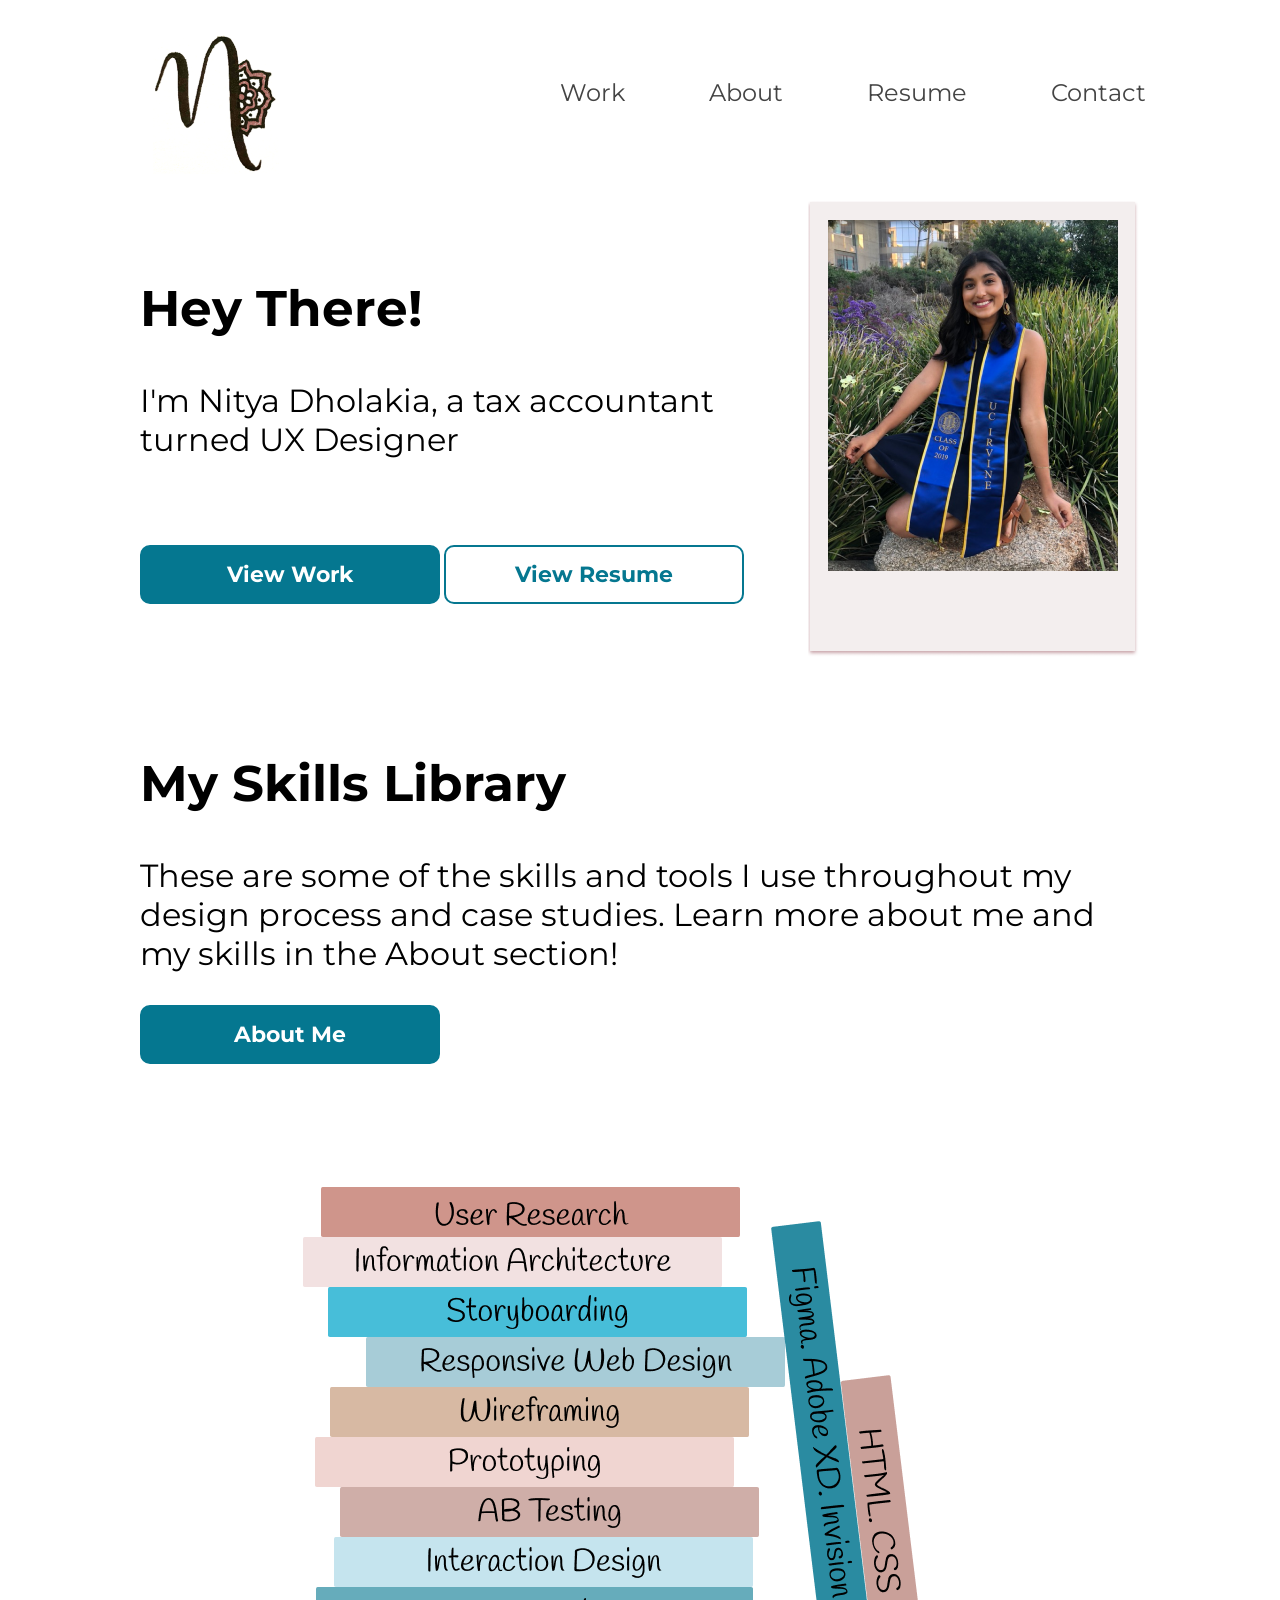
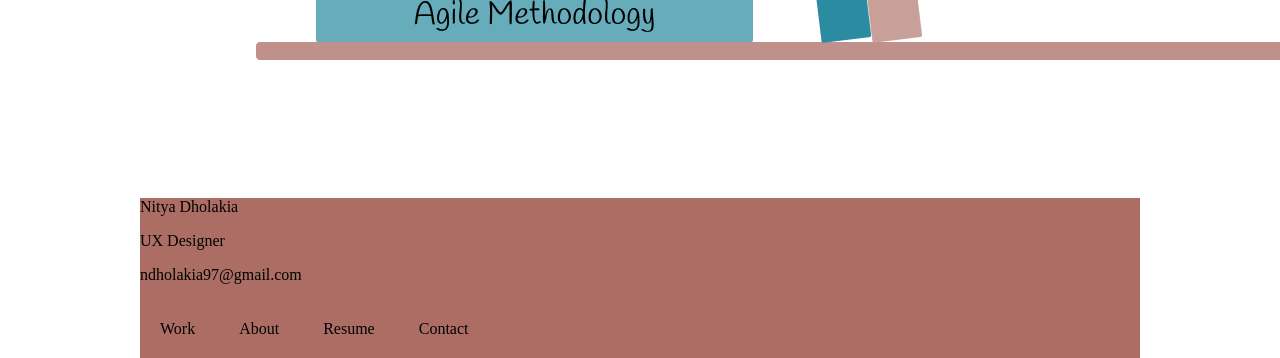
==== index.html @ 442d05a6 "images uploaded" ====
<html>
<head>
    <link href="css/style.css" rel="stylesheet" type="text/css">
    <link href='https://fonts.googleapis.com/css?family=Montserrat' rel='stylesheet'>
<title>Homepage</title>
</head>
    
<body>
 <header>
     <div class="container">
        <img src="images/img_logo.png" alt="logo" class="logo">
        
        <nav>
            <ul>
                <li><a href="#">Work</a></li>
                <li><a href="#">About</a></li>
                <li><a href="#">Resume</a></li>
                <li><a href="#">Contact</a></li>
            </ul>
        </nav>

    </div>
</header>

<section class="heroImg">
    <div class="separator">
        <img src="images/img_profile_polaroid.png" class="right">
            <div class="text">
<br>
<br>
                <h1>Hey There!</h1>
            <p>
             I'm Nitya Dholakia, a tax accountant turned UX Designer
            </p>
            </div>
        <br>
        <br>
        <br>
            <div>
                <input type="button" id=Button1 value="View Work">
                <input type="button" id=Button2 value="View Resume">
            </div>
<br>
<br>
<br>
<br>
<br>
<br>
             <div class="text">
                <h1>My Skills Library</h1>
                <p>
                 These are some of the skills and tools I use throughout my design process and case studies. Learn more about me and my skills in the About section!
                 </p>
            </div>
             <button>About Me</button>   
        <img src="images/Skills library.png" class="left">
         

    <footer>
        <div class="footer">
            <p>Nitya Dholakia</p>
            <p>UX Designer</p>
            <p>ndholakia97@gmail.com</p>
            <ul>
                <li>Work</li>
                <li>About</li>
                <li>Resume</li>
             <li>Contact</li>
             </ul> 
        </div>
    </footer>
</section>



</body>
</html>
---- css/style.css ----
.body {
    margin: 0;
    background-color: #222;
    font-family:'Montserrat';
}
.container {
    width: 80%;
    margin: 0 auto;
}
header {
    background: #FFFFFF;
}

header::after {
    content: '';
    display: table;
    clear: both;
}
.logo {
    float: left;
    padding: 10px 0;
    width: 150px;
}
nav {   
    float: right;
    padding: 10px 0;
}

.ul {
width: 50%;
margin-left: auto;
}

nav ul {
    margin: 0;
    padding: 0;
    list-style: none;
}
nav li{
    display: inline-block;
    margin-left: 80px;
    padding-top: 60px;
}

nav a {
    color: #444;
    text-decoration: none;
    font-family:'Montserrat';
    font-size: 24px;
}

nav a:hover {
color: #000;
font-weight: bold;
}

.heroImg {
    height: 600px;
    padding: 10px;
}

.separator { 
    width: 1000px;
    margin: 0 auto;
    justify-content: space-between;
}

.right {
    float: right;
    padding-left: 15px;
}
.left {
    align-content: flex-end;
    padding-left: 15px;
}
#button1 {
    background-color: #057790;
    color: #FFFFFF;
    font-family: "Montserrat";
    font-weight: bolder;
    font-size: 22px;
    border-radius: 10px;
    stroke: white;
    width: 30%;  
    border: 2px solid #057790;
    padding: 14px 28px;
    cursor: pointer;
}
#button2 {
    background-color: #FFFFFF;
    color: #057790;
    font-family: "Montserrat";
    font-weight: bolder;
    font-size: 22px;
    border: 6pt black;
    border-radius: 10px;
    stroke: white;
    width: 30%;  
    border: 2px solid #057790;
    padding: 14px 28px;
    cursor: pointer;
}
button {
    background-color: #057790;
    color: #FFFFFF;
    font-family: "Montserrat";
    font-weight: bolder;
    font-size: 22px;
    border-radius: 10px;
    stroke: white;
    width: 30%;  
    border: 2px solid #057790;
    padding: 14px 28px;
    cursor: pointer;
}
.text {
padding-top: initial;
}
.text h1 {
    color: black;
    font-size: 50px;
    font-weight: bolder;
    font-family: "Montserrat";
}
.text h2 {
    color: black;
    font-size: 50px;
    font-weight: 900;
    font-family: "Montserrat";
    text-align: right;
}
.text p {
    color: black;
    font-size: 32px;
    font-family: "Montserrat";

}
.footer {
    background-color: #AC6E64;
    margin: 0 auto;

}
 footer ul {
     margin: 0;
     padding: 0;
     list-style: none;
     display: right;
 }

 footer li {
    display: inline-block;
    padding: 10px;
    margin: 10px;
 }
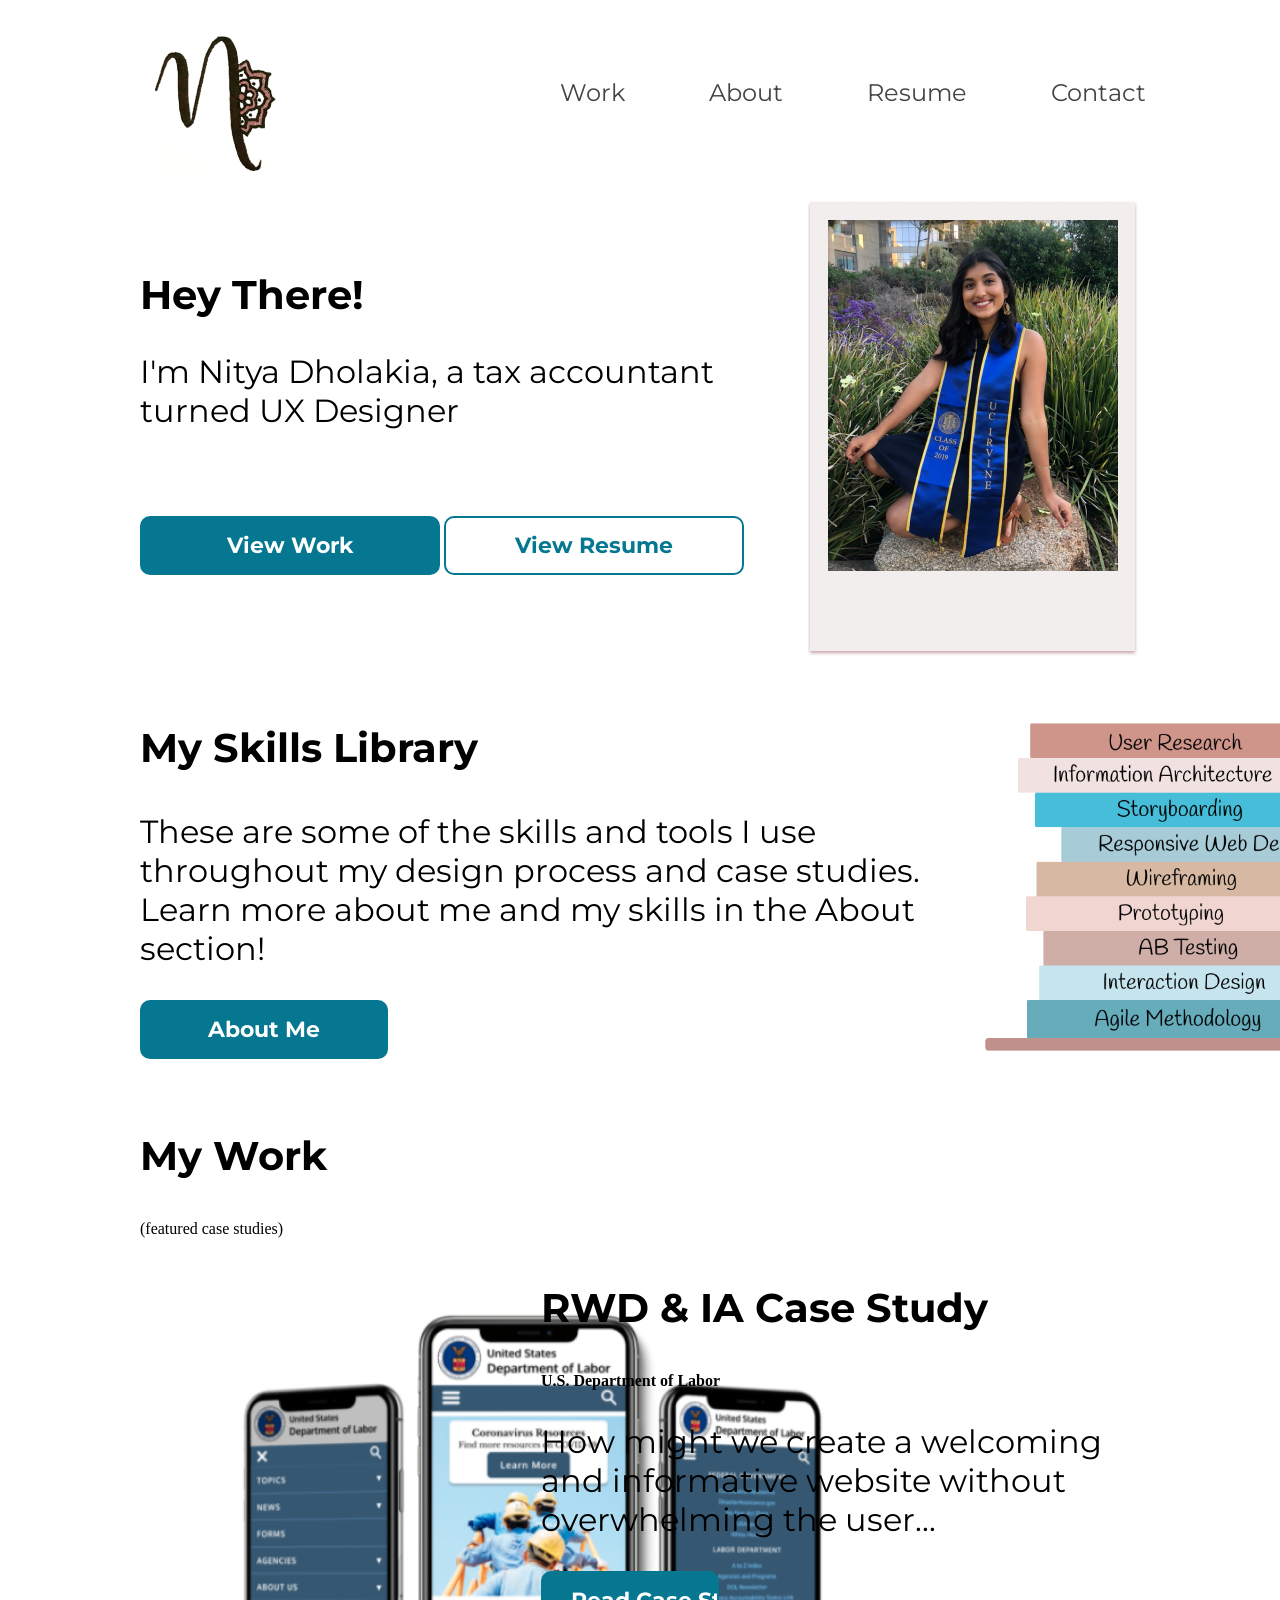
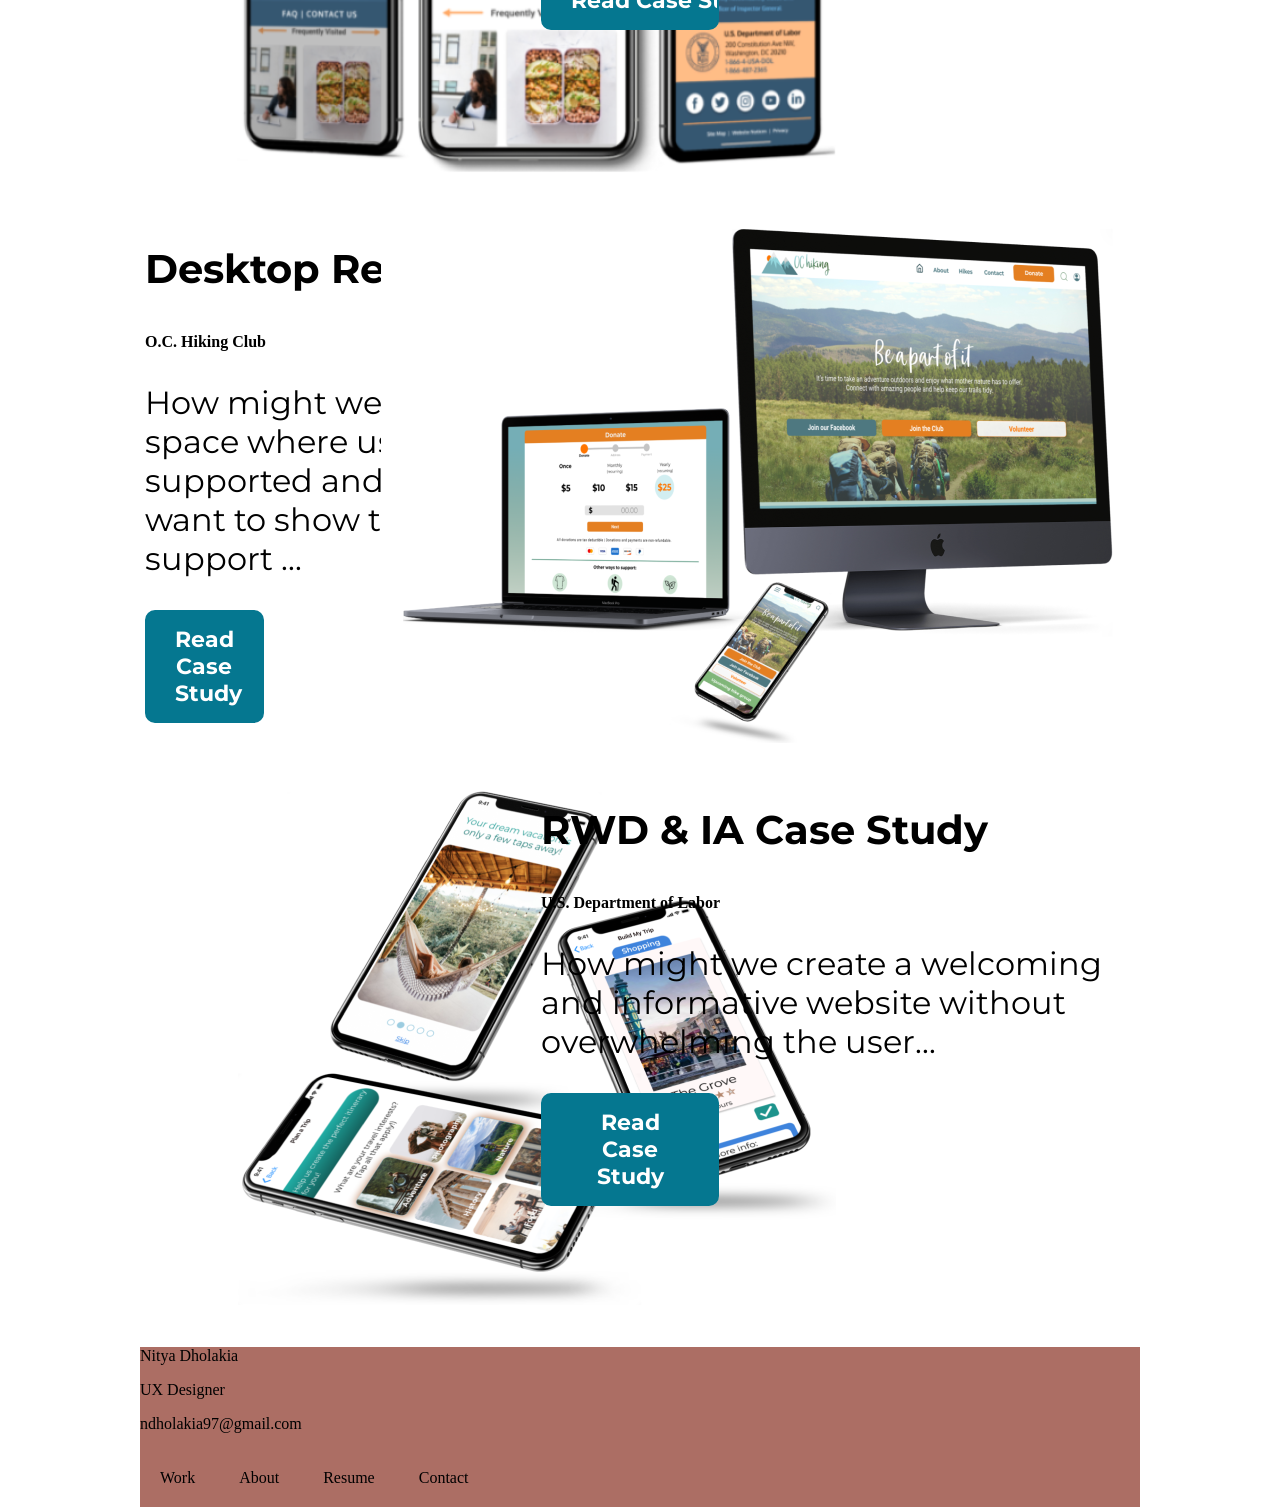
==== commit 41fb4d49: "Aligning Content (attempt 1)" ====
--- a/index.html
+++ b/index.html
@@ -4,7 +4,8 @@
     <link href='https://fonts.googleapis.com/css?family=Montserrat' rel='stylesheet'>
 <title>Homepage</title>
 </head>
-    
+  
+<!--Nav Bar-->  
 <body>
  <header>
      <div class="container">
@@ -46,15 +47,67 @@
 <br>
 <br>
 <br>
-             <div class="text">
-                <h1>My Skills Library</h1>
-                <p>
-                 These are some of the skills and tools I use throughout my design process and case studies. Learn more about me and my skills in the About section!
-                 </p>
+<!--My Skills-->  
+<section class="mySkills">
+<div class="flexContainer">
+    <div class="text">
+        <h1>My Skills Library</h1>
+        <p>
+         These are some of the skills and tools I use throughout my design process and case studies. Learn more about me and my skills in the About section!
+         </p>
+         <input type="button" id=Button1 value="About Me">
+        </div>
+    <div class="card-img">
+         <img src="images/img_Skills_Library.png" class="left"> 
+    </div>
+</div>
+</section>
+
+<!--My Work-->  
+<section class="myWork">
+    <div class="text">
+        <h1>My Work</h1>
+        <p1>(featured case studies)</p1> 
+    </div>
+
+<div class="workGrid">
+    <div>
+        <img src="images/img_DOL.png" class="left">
+    </div>
+        <div class="text">
+            <h1>RWD & IA Case Study</h1>
+            <h4>U.S. Department of Labor</h4>
+            <p>How might we create a 
+                welcoming and informative website without overwhelming the user...</p>
+            <input type="button" id=Button1 value="Read Case Study">
+        </div>
+
+
+           
+            <div class="text">
+                <h1>Desktop Redesign</h1>
+                <h4>O.C. Hiking Club</h4>
+                <p>How might we create a space where users feel supported and in turn want to show their support ...</p>
+                <button>Read Case Study</button> 
             </div>
-             <button>About Me</button>   
-        <img src="images/Skills library.png" class="left">
-         
+            <div>
+                <img src="images/img_Hiking.png" class="right">
+            </div>
+            
+       
+            <div>
+                <img src="images/img_MYtinerary.png" class="left">
+            </div>
+            <div class="text">
+                 <h1>RWD & IA Case Study</h1>
+                <h4>U.S. Department of Labor</h4>
+                <p>How might we create a welcoming and informative website without overwhelming the user...</p>
+                <button>Read Case Study</button> 
+            </div>
+            
+
+</div>
+</section>
 
     <footer>
         <div class="footer">
--- a/css/style.css
+++ b/css/style.css
@@ -53,7 +53,40 @@
 color: #000;
 font-weight: bold;
 }
-
+.flexContainer {
+    display: flex;
+    margin: auto;
+    width: 90% 10%;
+}
+.card-img {
+  width: 50%;  
+  align-self: left;
+}
+.card-img img {
+    border-radius: 30px;
+    width: 300%;
+    margin-right: auto;
+    padding: 10px 0;
+    margin: 20x;
+}
+.mySkills {
+    text-align: left;
+    text-justify:distribute;
+    justify-self: right;
+}
+.item1 {
+    grid-area: myArea;
+}
+.item2 {
+    grid-area: myArea;
+}
+.workGrid {
+    display: grid;
+    grid-template-areas: myArea myArea myArea;
+    grid-template-columns: 40% 60%;
+    padding: 5px;
+    width: auto;
+}
 .heroImg {
     height: 600px;
     padding: 10px;
@@ -64,7 +97,9 @@
     margin: 0 auto;
     justify-content: space-between;
 }
-
+.img {
+   max-width: 70%;
+}
 .right {
     float: right;
     padding-left: 15px;
@@ -113,18 +148,19 @@
     padding: 14px 28px;
     cursor: pointer;
 }
+
 .text {
 padding-top: initial;
 }
 .text h1 {
     color: black;
-    font-size: 50px;
+    font-size: 40px;
     font-weight: bolder;
     font-family: "Montserrat";
 }
 .text h2 {
     color: black;
-    font-size: 50px;
+    font-size: 40px;
     font-weight: 900;
     font-family: "Montserrat";
     text-align: right;
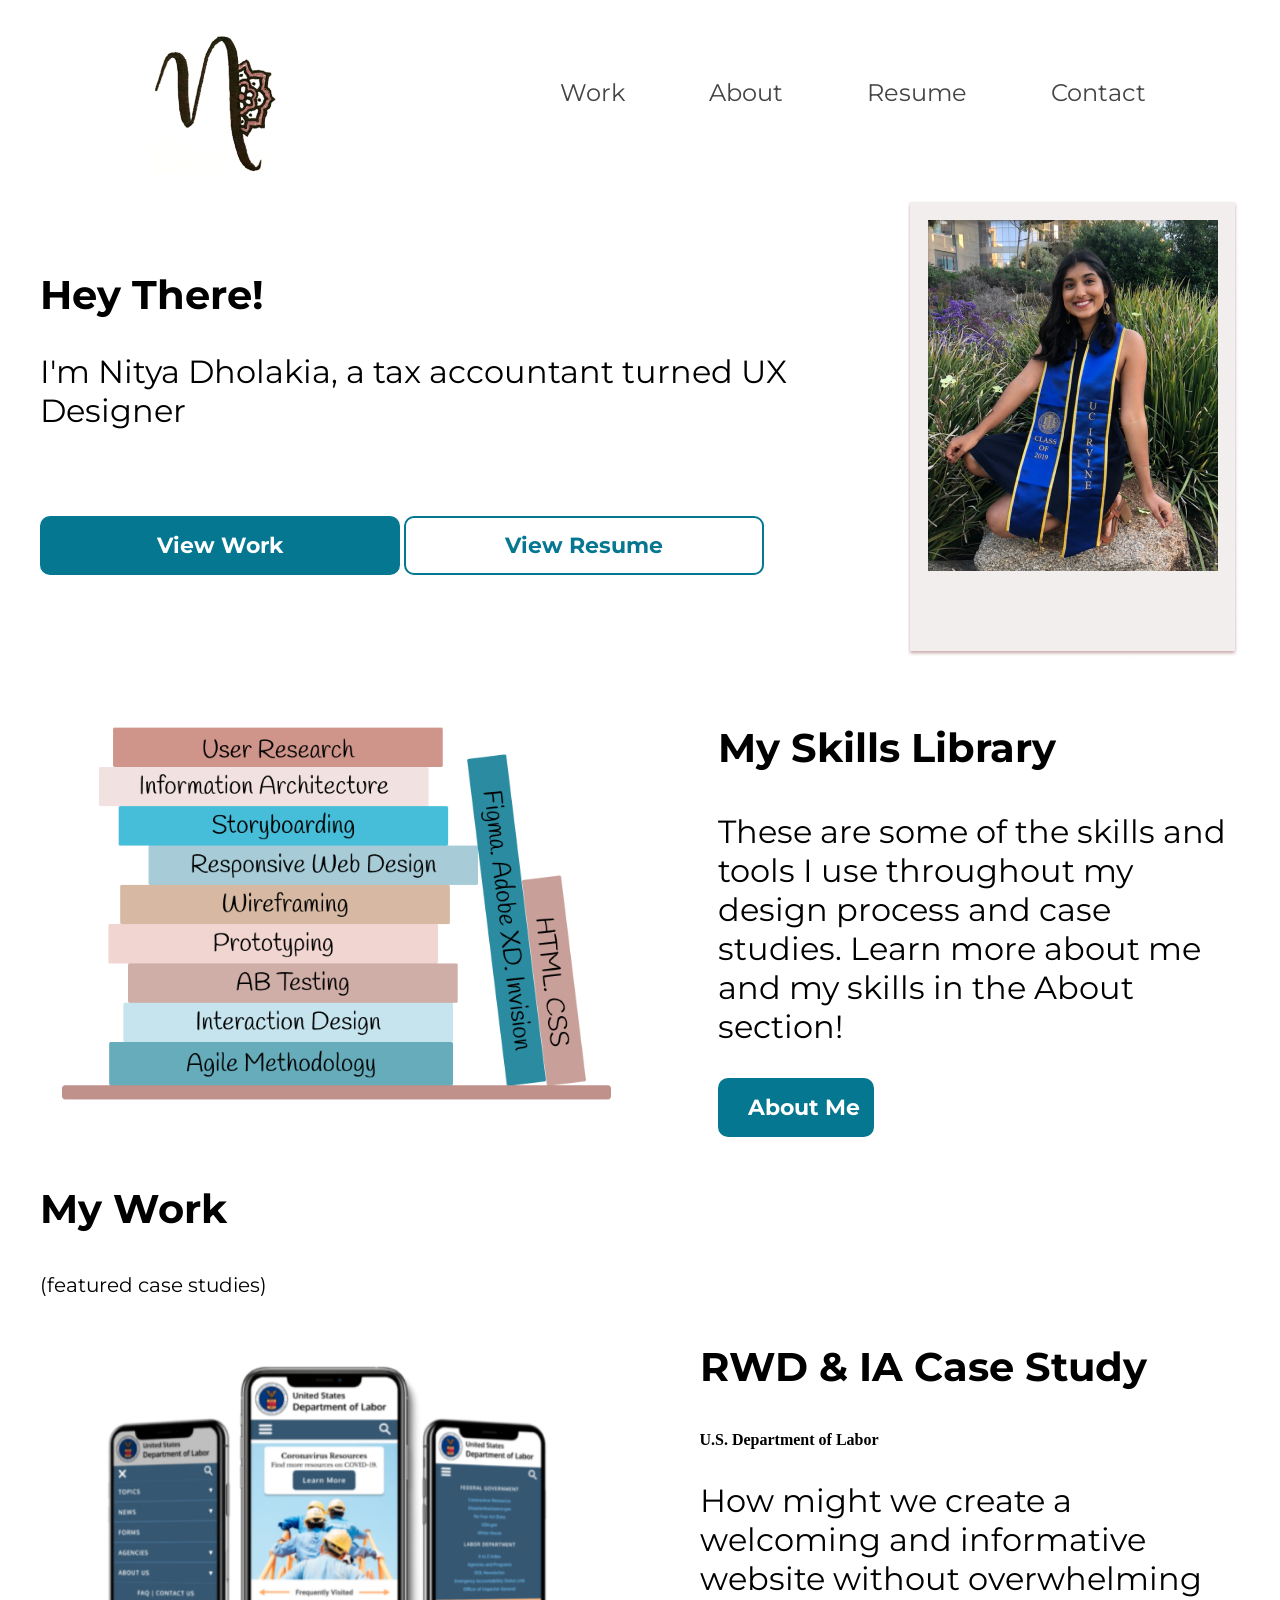
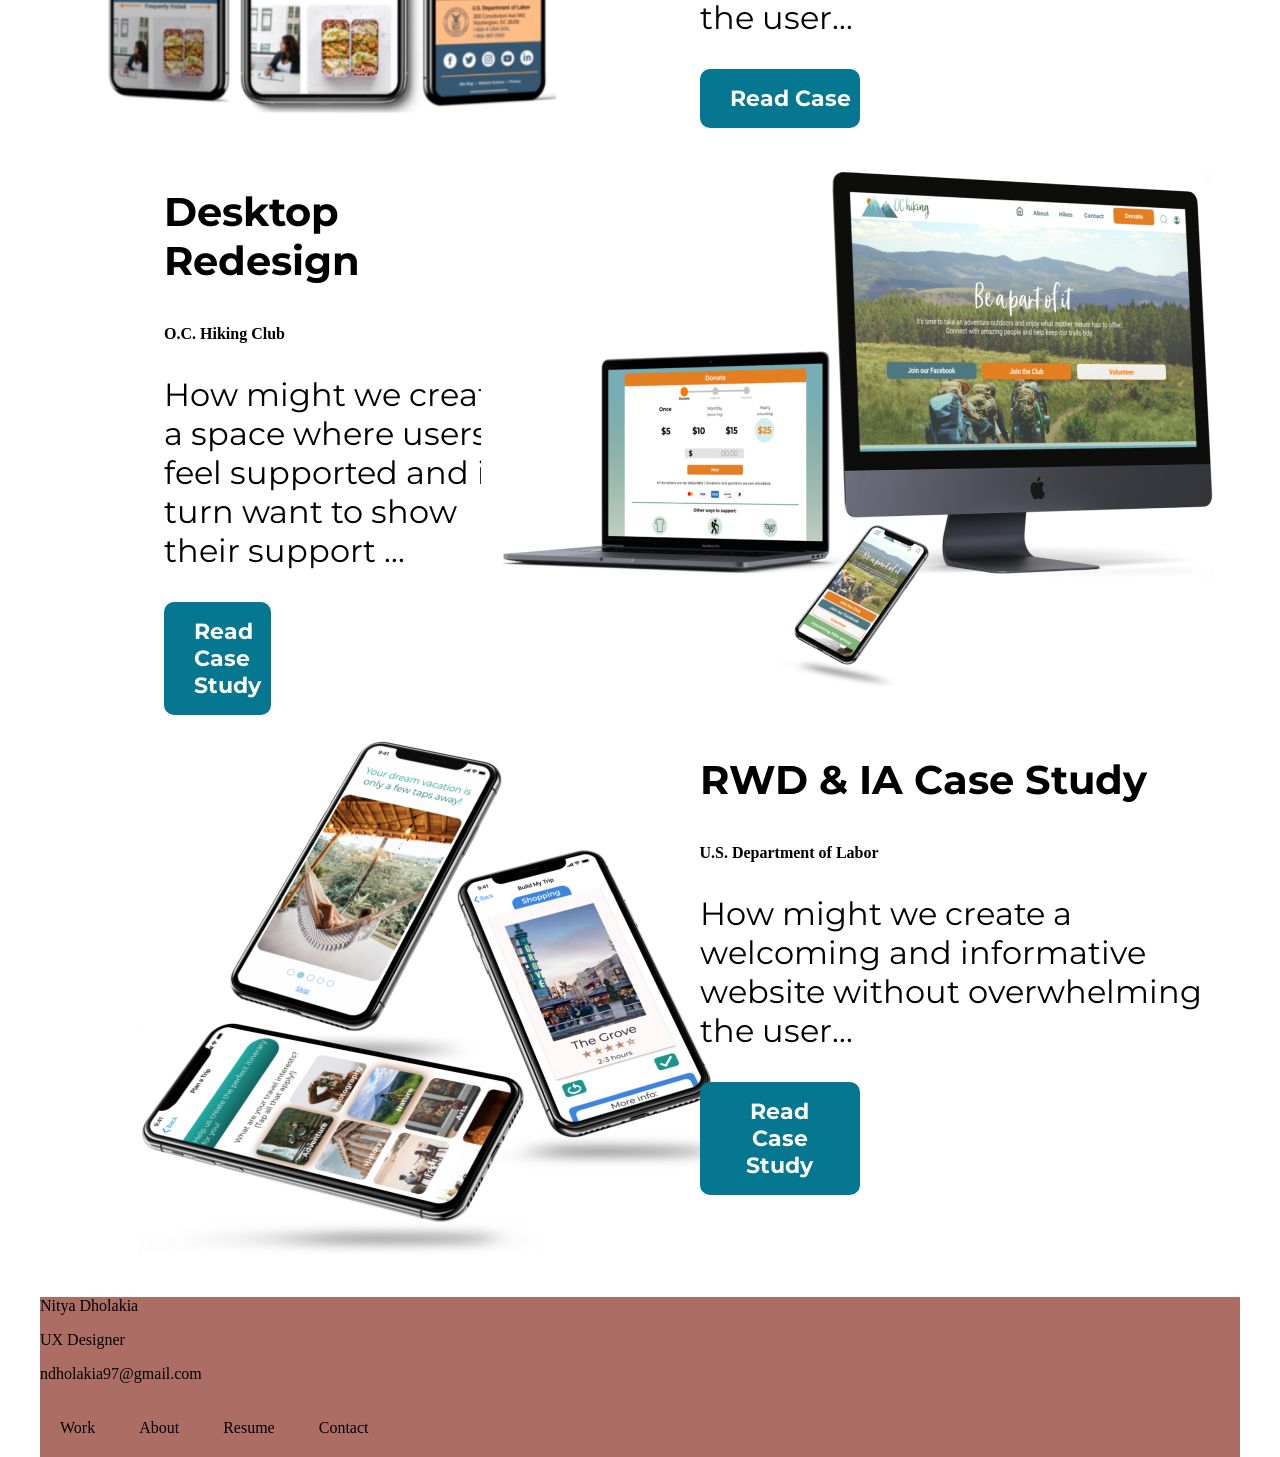
==== commit 8a04856b: "My Skills Layout Done" ====
--- a/index.html
+++ b/index.html
@@ -47,19 +47,22 @@
 <br>
 <br>
 <br>
-<!--My Skills-->  
+ <!--  My UX Skills section coded using CSS flex -->
 <section class="mySkills">
 <div class="flexContainer">
+    <div class="card-img">
+        <img src="images/img_Skills_Library.png">
+    </div>
     <div class="text">
         <h1>My Skills Library</h1>
         <p>
          These are some of the skills and tools I use throughout my design process and case studies. Learn more about me and my skills in the About section!
          </p>
-         <input type="button" id=Button1 value="About Me">
+         <div>
+            <input type="button" id=Button1 value="About Me"> 
         </div>
-    <div class="card-img">
-         <img src="images/img_Skills_Library.png" class="left"> 
-    </div>
+        </div>
+
 </div>
 </section>
 
@@ -72,7 +75,7 @@
 
 <div class="workGrid">
     <div>
-        <img src="images/img_DOL.png" class="left">
+        <img src="images/img_DOL.png" class="left" id=image1>
     </div>
         <div class="text">
             <h1>RWD & IA Case Study</h1>
@@ -91,7 +94,7 @@
                 <button>Read Case Study</button> 
             </div>
             <div>
-                <img src="images/img_Hiking.png" class="right">
+                <img src="images/img_Hiking.png" class="right" id=image>
             </div>
             
        
--- a/css/style.css
+++ b/css/style.css
@@ -58,9 +58,12 @@
     margin: auto;
     width: 90% 10%;
 }
+.flexContainer .text {
+    margin-left: 40%;
+}
 .card-img {
-  width: 50%;  
-  align-self: left;
+  width: 75%;  
+justify-content:left;
 }
 .card-img img {
     border-radius: 30px;
@@ -77,23 +80,37 @@
 .item1 {
     grid-area: myArea;
 }
-.item2 {
-    grid-area: myArea;
-}
 .workGrid {
     display: grid;
-    grid-template-areas: myArea myArea myArea;
+    grid-template-areas: myArea myArea myArea myArea myArea myArea;
     grid-template-columns: 40% 60%;
     padding: 5px;
     width: auto;
 }
+#image1 {
+    border-radius: 30px;
+    width: 120%;
+    margin-right: auto;
+    padding: 10px 0;
+    margin: 20x;
+}
+#image2 {
+    border-radius: 30px;
+    width: 100%;
+    margin-left: auto;
+    padding: 10px 0;
+    margin: 20x;
+}
+.workGrid .text {
+    margin-left: 25%;
+}
 .heroImg {
     height: 600px;
     padding: 10px;
 }
 
 .separator { 
-    width: 1000px;
+    width: 1200px;
     margin: 0 auto;
     justify-content: space-between;
 }
@@ -169,7 +186,11 @@
     color: black;
     font-size: 32px;
     font-family: "Montserrat";
-
+}
+.text p1 {
+    color: black;
+    font-size: 20px;
+    font-family: "Montserrat"; 
 }
 .footer {
     background-color: #AC6E64;
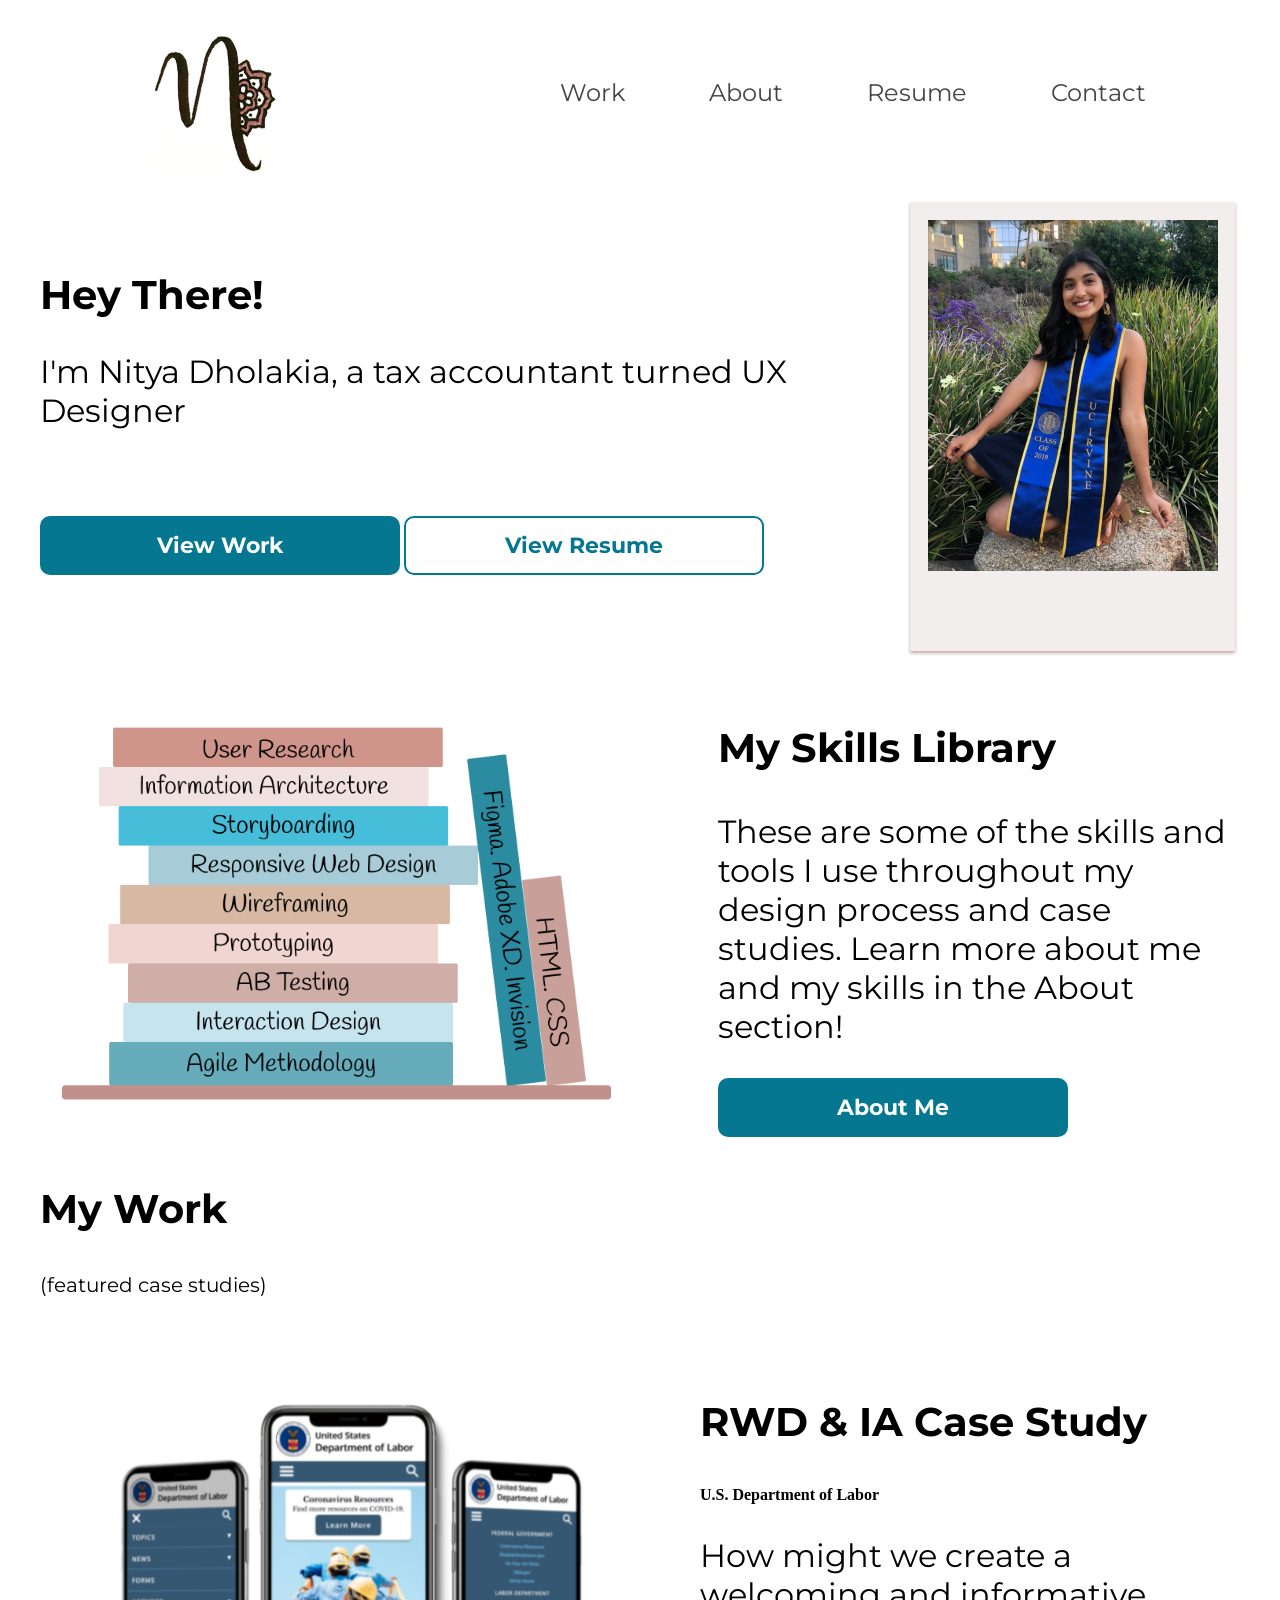
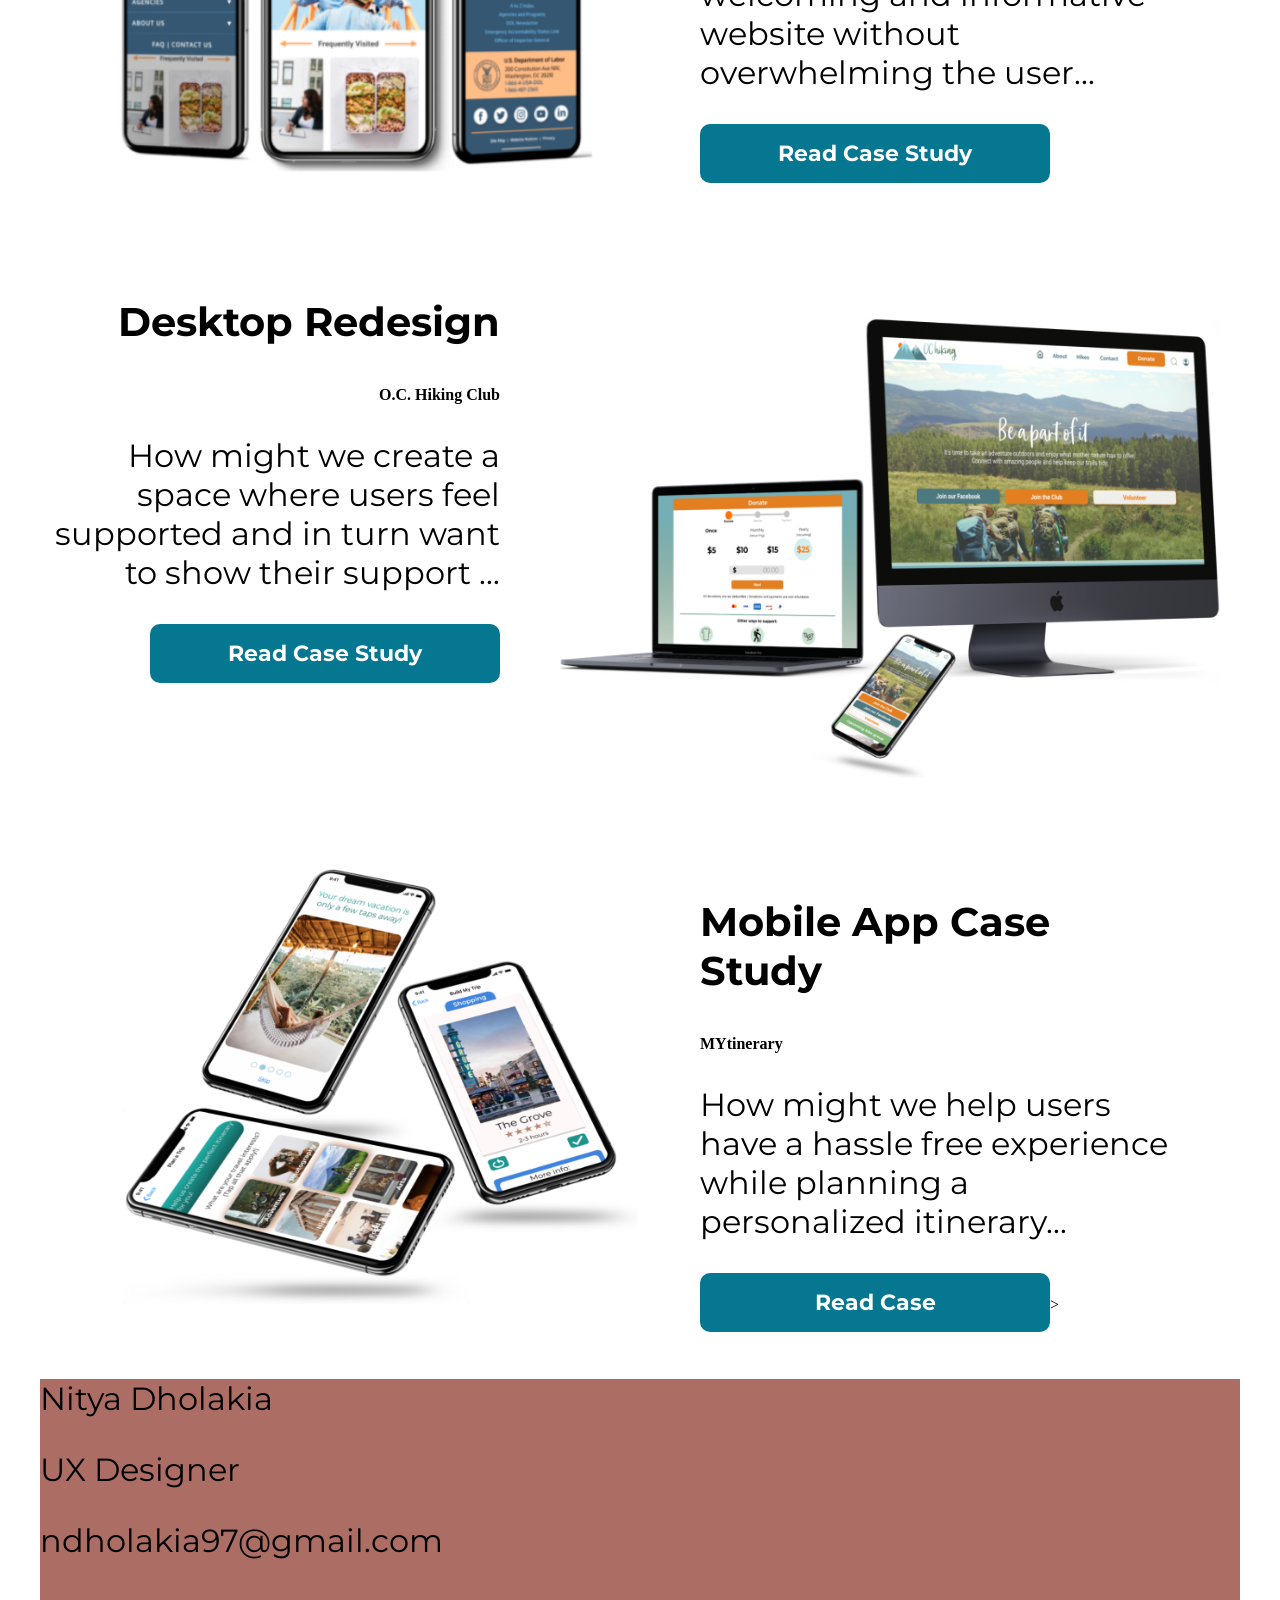
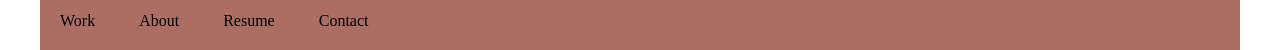
==== commit 08cd5a53: "My Work Layout Set" ====
--- a/index.html
+++ b/index.html
@@ -59,14 +59,14 @@
          These are some of the skills and tools I use throughout my design process and case studies. Learn more about me and my skills in the About section!
          </p>
          <div>
-            <input type="button" id=Button1 value="About Me"> 
+            <button>About Me</button>
         </div>
         </div>
 
 </div>
 </section>
 
-<!--My Work-->  
+<!-- My Work Section Constructed using CSS Grid -->
 <section class="myWork">
     <div class="text">
         <h1>My Work</h1>
@@ -74,38 +74,38 @@
     </div>
 
 <div class="workGrid">
-    <div>
-        <img src="images/img_DOL.png" class="left" id=image1>
+    <div class="image1">
+        <img src="images/img_DOL.png" class="left" width="600px" height="450px">
     </div>
-        <div class="text">
+        <div class="project1">
             <h1>RWD & IA Case Study</h1>
             <h4>U.S. Department of Labor</h4>
             <p>How might we create a 
                 welcoming and informative website without overwhelming the user...</p>
-            <input type="button" id=Button1 value="Read Case Study">
+            <button>Read Case Study</button>
         </div>
 
 
            
-            <div class="text">
+            <div class="project2">
                 <h1>Desktop Redesign</h1>
                 <h4>O.C. Hiking Club</h4>
                 <p>How might we create a space where users feel supported and in turn want to show their support ...</p>
-                <button>Read Case Study</button> 
+             <button>Read Case Study</button>        
+             </div>
+            <div class="image2">
+                <img src="images/img_Hiking.png" class="right" width="700px" height="500px">
             </div>
-            <div>
-                <img src="images/img_Hiking.png" class="right" id=image>
+ 
+       
+            <div class="image3">
+                <img src="images/img_MYtinerary.png" class="left" width="650" height="475">
             </div>
-            
-       
-            <div>
-                <img src="images/img_MYtinerary.png" class="left">
-            </div>
-            <div class="text">
-                 <h1>RWD & IA Case Study</h1>
-                <h4>U.S. Department of Labor</h4>
-                <p>How might we create a welcoming and informative website without overwhelming the user...</p>
-                <button>Read Case Study</button> 
+            <div class="project3">
+                 <h1>Mobile App Case Study</h1>
+                <h4>MYtinerary</h4>
+                <p>How might we help users have a hassle free experience while planning a personalized itinerary...</p>
+                <button>Read Case</button>>
             </div>
             
 
--- a/css/style.css
+++ b/css/style.css
@@ -2,6 +2,7 @@
     margin: 0;
     background-color: #222;
     font-family:'Montserrat';
+    max-width: 1020px;
 }
 .container {
     width: 80%;
@@ -83,23 +84,42 @@
 .workGrid {
     display: grid;
     grid-template-areas: myArea myArea myArea myArea myArea myArea;
-    grid-template-columns: 40% 60%;
-    padding: 5px;
-    width: auto;
-}
-#image1 {
+    grid-template-columns: 50% 50%;
+    grid-template-rows: 550px 550px 550px;
+}
+.workGrid .image1 {
     border-radius: 30px;
-    width: 120%;
+    width: 90%;
     margin-right: auto;
-    padding: 10px 0;
+    padding: 50px 0;
     margin: 20x;
 }
-#image2 {
+.workGrid .image2 {
     border-radius: 30px;
-    width: 100%;
+    width: 90%;
     margin-left: auto;
-    padding: 10px 0;
+    padding: 50px 0;
     margin: 20x;
+}
+.workGrid .image3 {
+    border-radius: 20px;
+    width: 130%;
+    margin-left: auto;
+    padding: 50px 0;
+    margin: 30x;
+}
+.project1 {
+    margin: 40px;
+    padding: 20px;
+}
+.project2 {
+    margin-right: 130px;
+    padding: 10px;
+    text-align: right;
+}
+.project3 {
+    margin: 40px;
+    padding: 20px;
 }
 .workGrid .text {
     margin-left: 25%;
@@ -160,9 +180,9 @@
     font-size: 22px;
     border-radius: 10px;
     stroke: white;
-    width: 30%;  
+    width: 350px;  
     border: 2px solid #057790;
-    padding: 14px 28px;
+    padding: 14px;
     cursor: pointer;
 }
 
@@ -175,6 +195,12 @@
     font-weight: bolder;
     font-family: "Montserrat";
 }
+h1 {
+    color: black;
+    font-size: 40px;
+    font-weight: bolder;
+    font-family: "Montserrat"; 
+}
 .text h2 {
     color: black;
     font-size: 40px;
@@ -182,10 +208,22 @@
     font-family: "Montserrat";
     text-align: right;
 }
+h2 {
+    color: black;
+    font-size: 40px;
+    font-weight: 900;
+    font-family: "Montserrat";
+    text-align: right;
+}
 .text p {
     color: black;
     font-size: 32px;
     font-family: "Montserrat";
+}
+p {
+   color: black;
+    font-size: 32px;
+    font-family: "Montserrat";   
 }
 .text p1 {
     color: black;
@@ -195,7 +233,6 @@
 .footer {
     background-color: #AC6E64;
     margin: 0 auto;
-
 }
  footer ul {
      margin: 0;
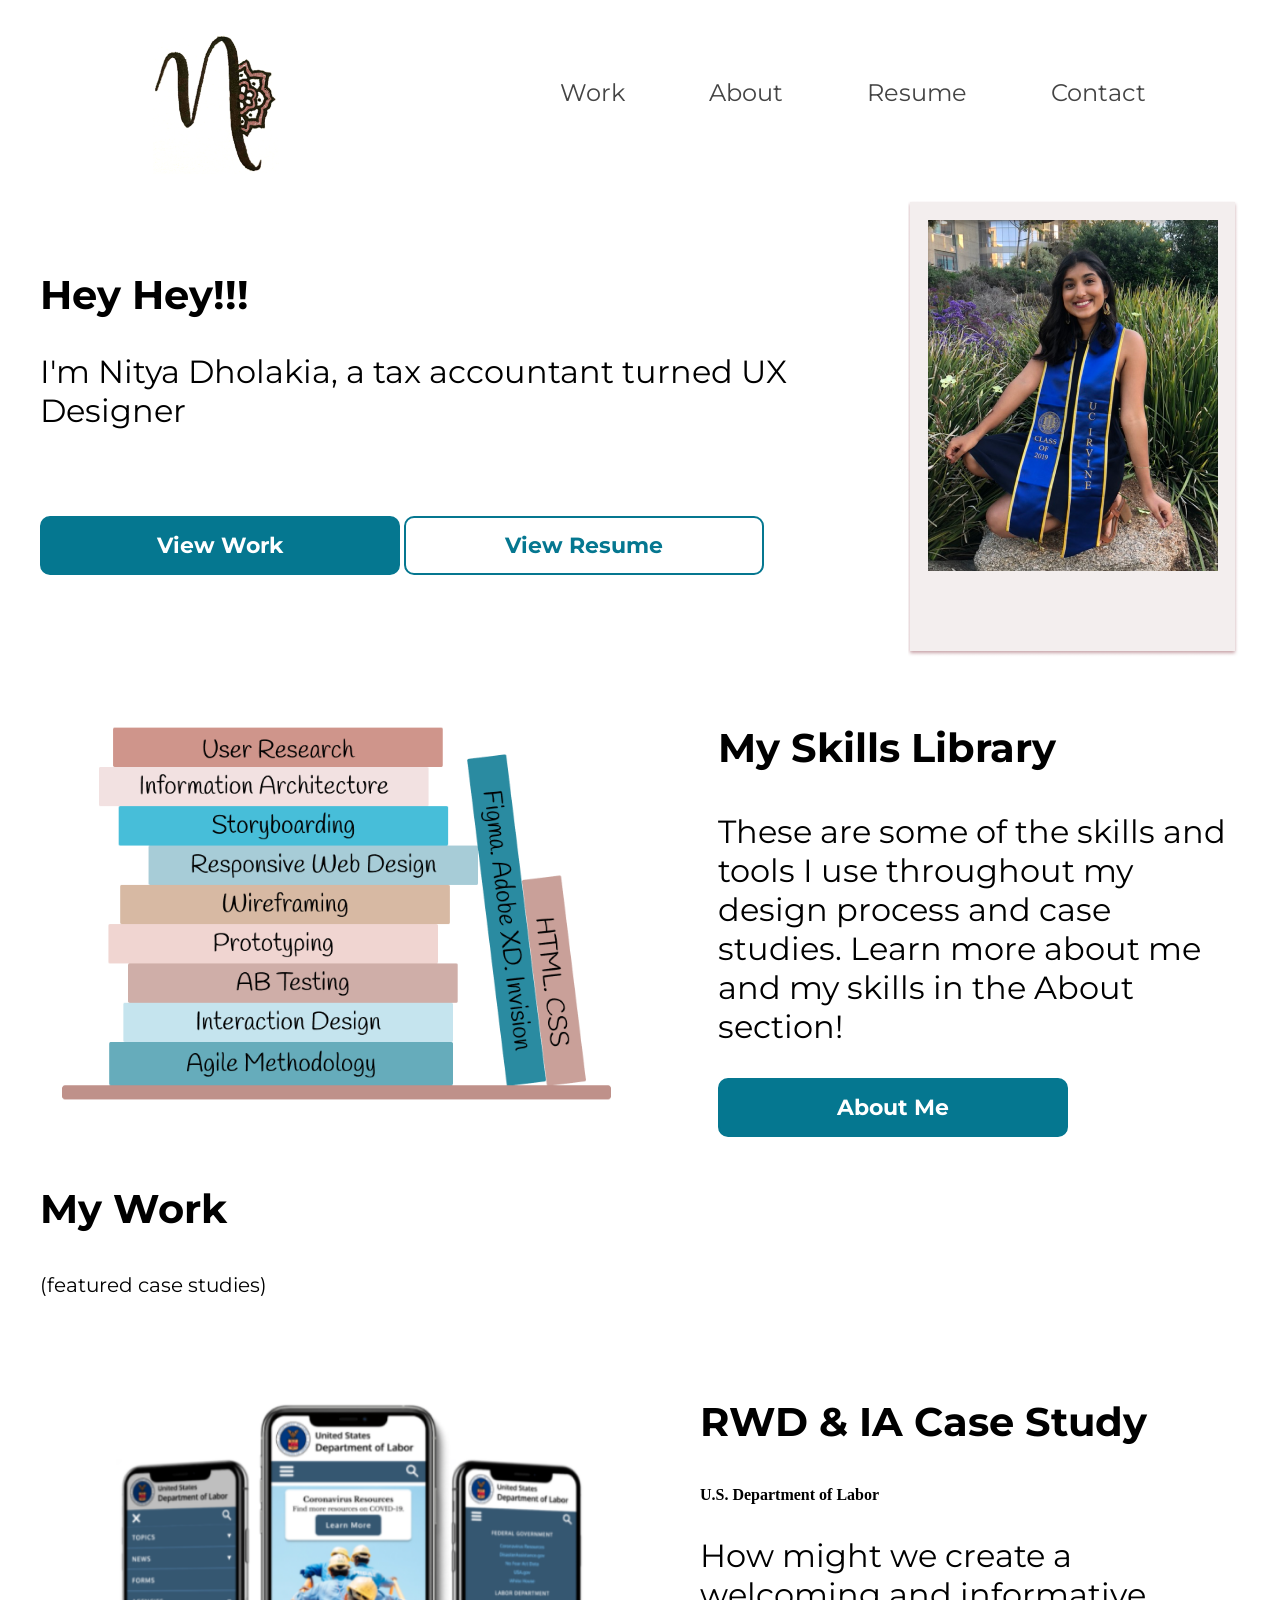
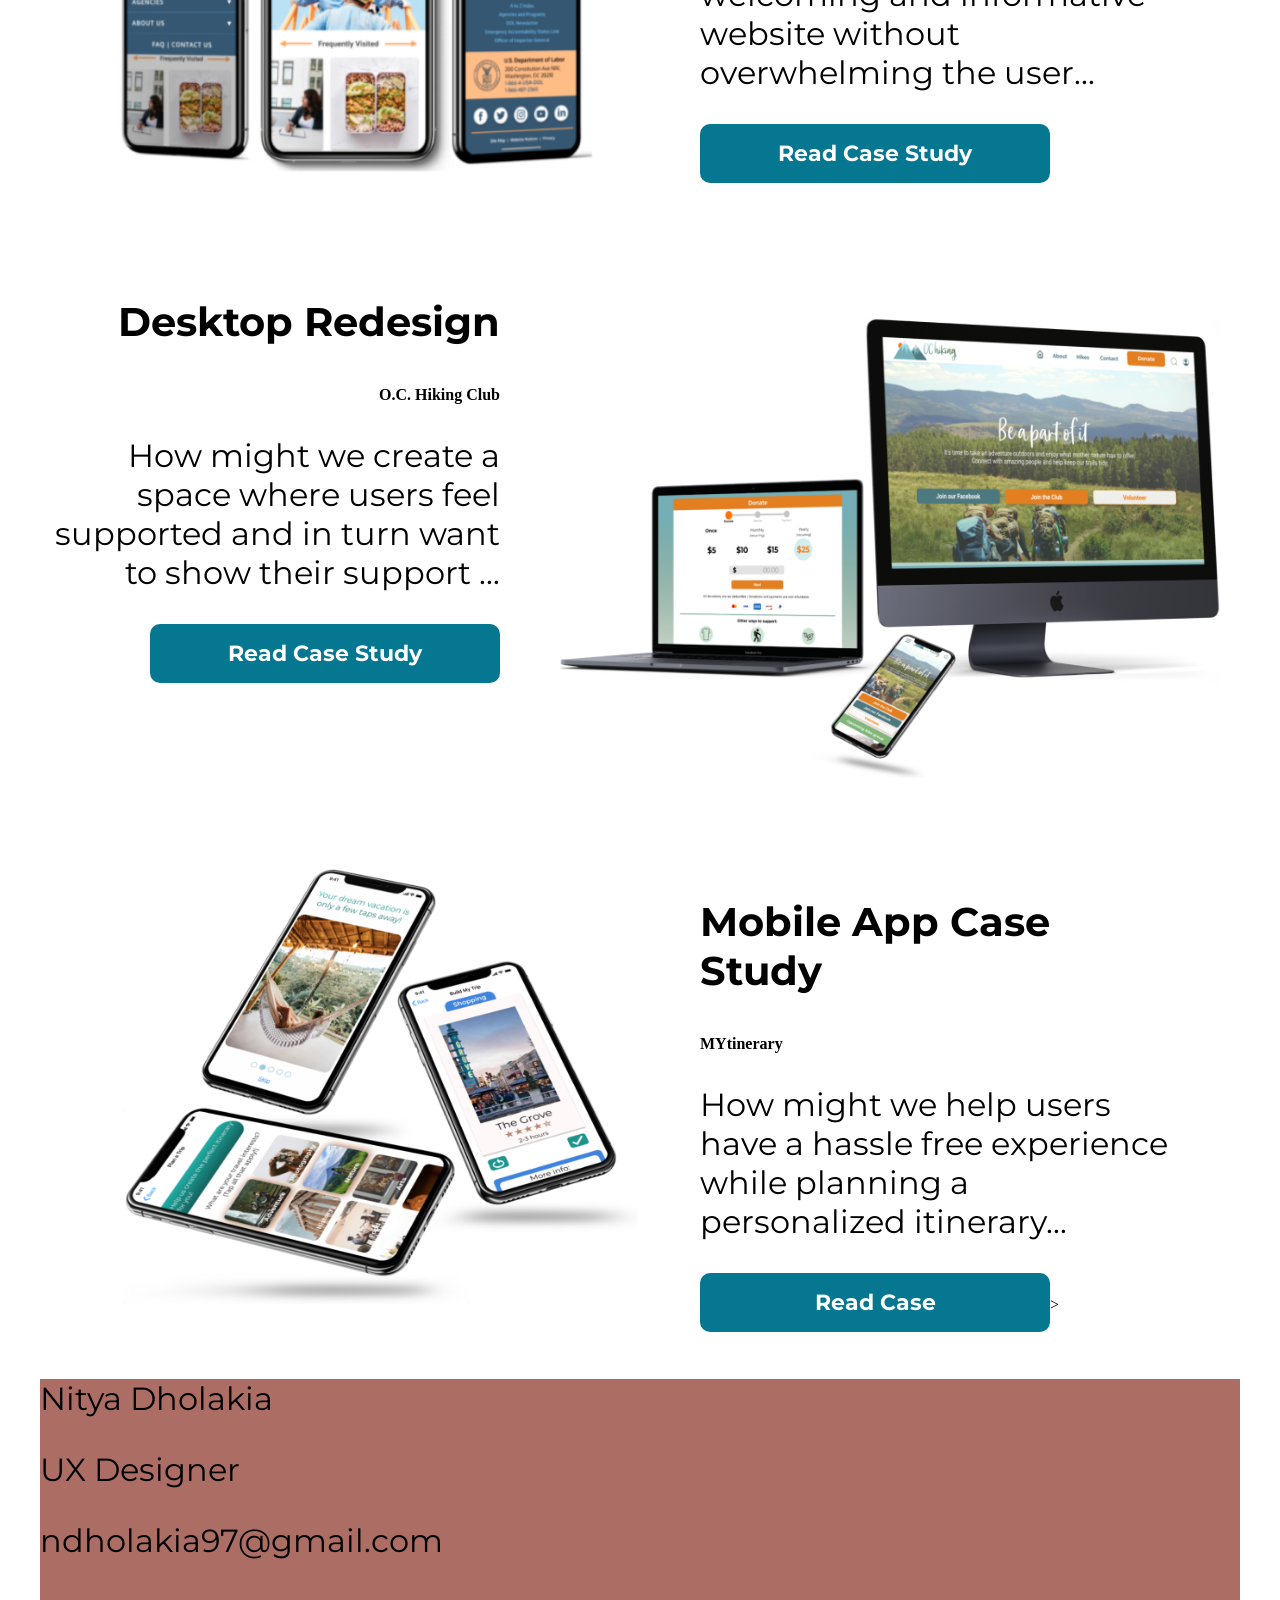
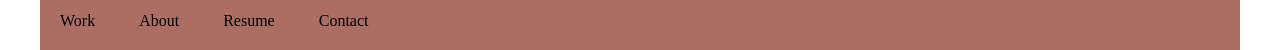
==== commit 9d730ce4: "Hey hey" ====
--- a/index.html
+++ b/index.html
@@ -29,7 +29,7 @@
             <div class="text">
 <br>
 <br>
-                <h1>Hey There!</h1>
+                <h1>Hey Hey!!!</h1>
             <p>
              I'm Nitya Dholakia, a tax accountant turned UX Designer
             </p>
--- a/css/style.css
+++ b/css/style.css
@@ -199,7 +199,7 @@
     color: black;
     font-size: 40px;
     font-weight: bolder;
-    font-family: "Montserrat"; 
+    font-family: "Montserrat";
 }
 .text h2 {
     color: black;
